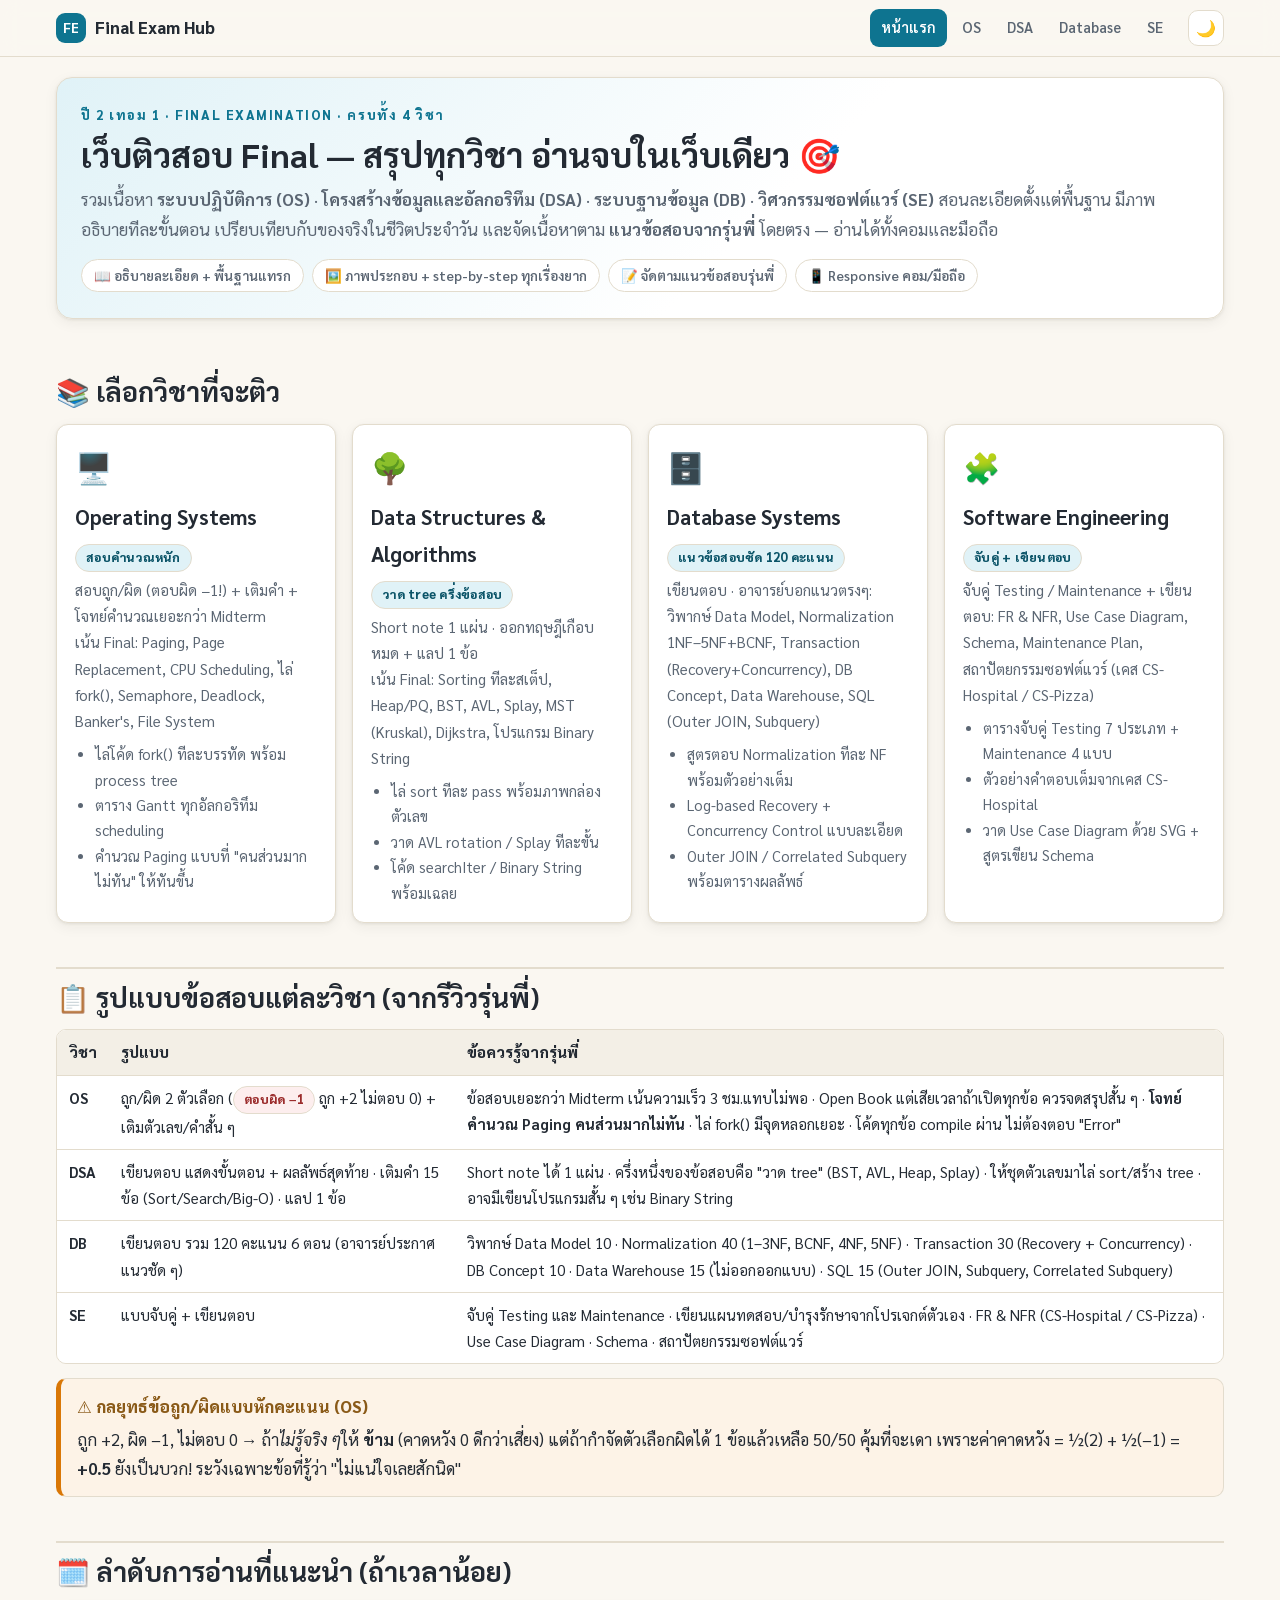
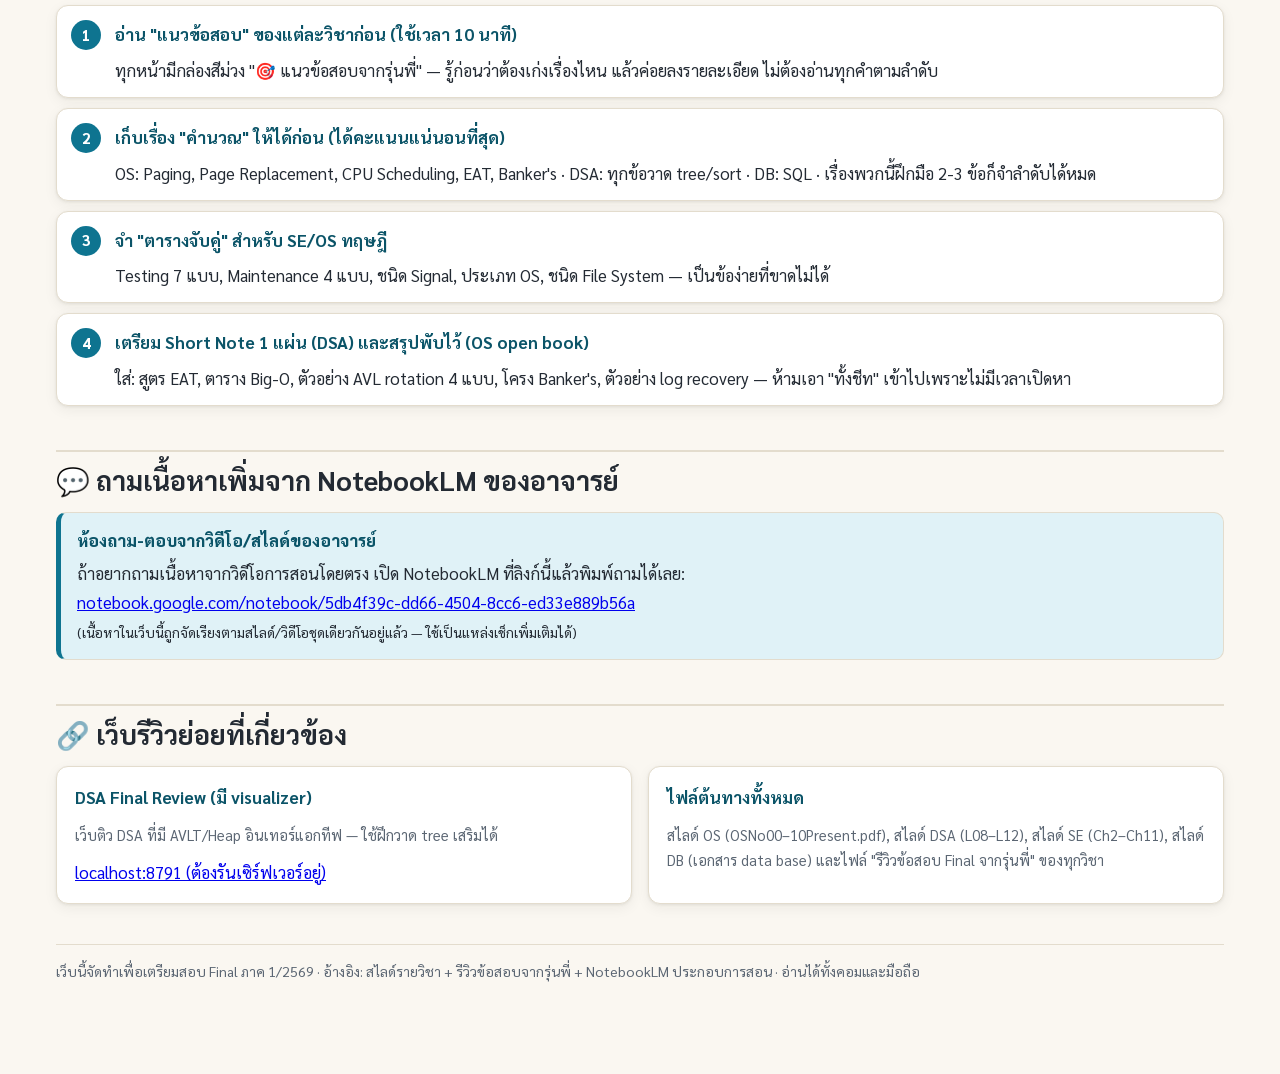
==== index.html @ a88a076e "Final Exam Hub: เว็บติวสอบ Final OS · DSA · DB · SE" ====
<!DOCTYPE html>
<html lang="th">
<head>
<meta charset="UTF-8">
<meta name="viewport" content="width=device-width, initial-scale=1.0">
<title>Final Exam Hub — เว็บติวสอบ Final ปี 2 เทอม 1 (OS · DSA · DB · SE)</title>
<link rel="icon" href="data:image/svg+xml,%3Csvg xmlns='http://www.w3.org/2000/svg' viewBox='0 0 32 32'%3E%3Crect width='32' height='32' rx='8' fill='%230e7490'/%3E%3Ctext x='16' y='22' font-size='15' font-weight='bold' text-anchor='middle' fill='white' font-family='sans-serif'%3E%A1F%3C/text%3E%3C/svg%3E">
<link rel="preconnect" href="https://fonts.googleapis.com">
<link rel="preconnect" href="https://fonts.gstatic.com" crossorigin>
<link href="https://fonts.googleapis.com/css2?family=Sarabun:wght@400;500;600;700;800&family=JetBrains+Mono:wght@400;600&display=swap" rel="stylesheet">
<link rel="stylesheet" href="assets/style.css">
</head>
<body>
<div id="progress"></div>
<header class="site">
  <div class="site-inner">
    <a class="brand" href="index.html"><span class="logo">FE</span>Final Exam Hub</a>
    <nav class="main">
      <a href="index.html" class="active">หน้าแรก</a>
      <a href="os.html">OS</a>
      <a href="dsa.html">DSA</a>
      <a href="db.html">Database</a>
      <a href="se.html">SE</a>
    </nav>
    <div class="header-actions">
      <button class="icon-btn" data-action="toggle-theme" title="สลับธีมมืด/สว่าง" aria-label="สลับธีม">🌙</button>
      <button class="icon-btn" id="menuBtn" title="เมนู" aria-label="เมนู">☰</button>
    </div>
  </div>
</header>

<div class="wrap" style="display:block;">
<main>
<section class="hero">
  <div class="kicker">ปี 2 เทอม 1 · Final Examination · ครบทั้ง 4 วิชา</div>
  <h1>เว็บติวสอบ Final — สรุปทุกวิชา อ่านจบในเว็บเดียว 🎯</h1>
  <p class="lead">รวมเนื้อหา <strong>ระบบปฏิบัติการ (OS)</strong> · <strong>โครงสร้างข้อมูลและอัลกอริทึม (DSA)</strong> ·
  <strong>ระบบฐานข้อมูล (DB)</strong> · <strong>วิศวกรรมซอฟต์แวร์ (SE)</strong> สอนละเอียดตั้งแต่พื้นฐาน มีภาพอธิบายทีละขั้นตอน
  เปรียบเทียบกับของจริงในชีวิตประจำวัน และจัดเนื้อหาตาม <strong>แนวข้อสอบจากรุ่นพี่</strong> โดยตรง — อ่านได้ทั้งคอมและมือถือ</p>
  <div class="meta">
    <span class="chip">📖 อธิบายละเอียด + พื้นฐานแทรก</span>
    <span class="chip">🖼️ ภาพประกอบ + step-by-step ทุกเรื่องยาก</span>
    <span class="chip">📝 จัดตามแนวข้อสอบรุ่นพี่</span>
    <span class="chip">📱 Responsive คอม/มือถือ</span>
  </div>
</section>

<h2 id="subjects">📚 เลือกวิชาที่จะติว</h2>
<div class="grid2">
  <a class="card subject-card" href="os.html">
    <span class="em">🖥️</span> <h3 style="margin:6px 0 4px;">Operating Systems <span class="pill">สอบคำนวณหนัก</span></h3>
    <p style="margin:4px 0;color:var(--ink-soft);font-size:15px;">สอบถูก/ผิด (ตอบผิด −1!) + เติมคำ + โจทย์คำนวณเยอะกว่า Midterm<br>เน้น Final: Paging, Page Replacement, CPU Scheduling, ไล่ fork(), Semaphore, Deadlock, Banker's, File System</p>
    <ul>
      <li>ไล่โค้ด fork() ทีละบรรทัด พร้อม process tree</li>
      <li>ตาราง Gantt ทุกอัลกอริทึม scheduling</li>
      <li>คำนวณ Paging แบบที่ "คนส่วนมากไม่ทัน" ให้ทันขึ้น</li>
    </ul>
  </a>
  <a class="card subject-card" href="dsa.html">
    <span class="em">🌳</span> <h3 style="margin:6px 0 4px;">Data Structures &amp; Algorithms <span class="pill">วาด tree ครึ่งข้อสอบ</span></h3>
    <p style="margin:4px 0;color:var(--ink-soft);font-size:15px;">Short note 1 แผ่น · ออกทฤษฎีเกือบหมด + แลป 1 ข้อ<br>เน้น Final: Sorting ทีละสเต็ป, Heap/PQ, BST, AVL, Splay, MST (Kruskal), Dijkstra, โปรแกรม Binary String</p>
    <ul>
      <li>ไล่ sort ทีละ pass พร้อมภาพกล่องตัวเลข</li>
      <li>วาด AVL rotation / Splay ทีละขั้น</li>
      <li>โค้ด searchIter / Binary String พร้อมเฉลย</li>
    </ul>
  </a>
  <a class="card subject-card" href="db.html">
    <span class="em">🗄️</span> <h3 style="margin:6px 0 4px;">Database Systems <span class="pill">แนวข้อสอบชัด 120 คะแนน</span></h3>
    <p style="margin:4px 0;color:var(--ink-soft);font-size:15px;">เขียนตอบ · อาจารย์บอกแนวตรงๆ: วิพากษ์ Data Model, Normalization 1NF–5NF+BCNF, Transaction (Recovery+Concurrency), DB Concept, Data Warehouse, SQL (Outer JOIN, Subquery)</p>
    <ul>
      <li>สูตรตอบ Normalization ทีละ NF พร้อมตัวอย่างเต็ม</li>
      <li>Log-based Recovery + Concurrency Control แบบละเอียด</li>
      <li>Outer JOIN / Correlated Subquery พร้อมตารางผลลัพธ์</li>
    </ul>
  </a>
  <a class="card subject-card" href="se.html">
    <span class="em">🧩</span> <h3 style="margin:6px 0 4px;">Software Engineering <span class="pill">จับคู่ + เขียนตอบ</span></h3>
    <p style="margin:4px 0;color:var(--ink-soft);font-size:15px;">จับคู่ Testing / Maintenance + เขียนตอบ: FR &amp; NFR, Use Case Diagram, Schema, Maintenance Plan, สถาปัตยกรรมซอฟต์แวร์ (เคส CS-Hospital / CS-Pizza)</p>
    <ul>
      <li>ตารางจับคู่ Testing 7 ประเภท + Maintenance 4 แบบ</li>
      <li>ตัวอย่างคำตอบเต็มจากเคส CS-Hospital</li>
      <li>วาด Use Case Diagram ด้วย SVG + สูตรเขียน Schema</li>
    </ul>
  </a>
</div>

<h2 id="formats">📋 รูปแบบข้อสอบแต่ละวิชา (จากรีวิวรุ่นพี่)</h2>
<div class="tblwrap"><table class="tbl">
  <tr><th>วิชา</th><th>รูปแบบ</th><th>ข้อควรรู้จากรุ่นพี่</th></tr>
  <tr>
    <td><strong>OS</strong></td>
    <td>ถูก/ผิด 2 ตัวเลือก (<span class="pill red">ตอบผิด −1</span> ถูก +2 ไม่ตอบ 0) + เติมตัวเลข/คำสั้น ๆ</td>
    <td>ข้อสอบเยอะกว่า Midterm เน้นความเร็ว 3 ชม.แทบไม่พอ · Open Book แต่เสียเวลาถ้าเปิดทุกข้อ ควรจดสรุปสั้น ๆ · <strong>โจทย์คำนวณ Paging คนส่วนมากไม่ทัน</strong> · ไล่ fork() มีจุดหลอกเยอะ · โค้ดทุกข้อ compile ผ่าน ไม่ต้องตอบ "Error"</td>
  </tr>
  <tr>
    <td><strong>DSA</strong></td>
    <td>เขียนตอบ แสดงขั้นตอน + ผลลัพธ์สุดท้าย · เติมคำ 15 ข้อ (Sort/Search/Big-O) · แลป 1 ข้อ</td>
    <td>Short note ได้ 1 แผ่น · ครึ่งหนึ่งของข้อสอบคือ "วาด tree" (BST, AVL, Heap, Splay) · ให้ชุดตัวเลขมาไล่ sort/สร้าง tree · อาจมีเขียนโปรแกรมสั้น ๆ เช่น Binary String</td>
  </tr>
  <tr>
    <td><strong>DB</strong></td>
    <td>เขียนตอบ รวม 120 คะแนน 6 ตอน (อาจารย์ประกาศแนวชัด ๆ)</td>
    <td>วิพากษ์ Data Model 10 · Normalization 40 (1–3NF, BCNF, 4NF, 5NF) · Transaction 30 (Recovery + Concurrency) · DB Concept 10 · Data Warehouse 15 (ไม่ออกออกแบบ) · SQL 15 (Outer JOIN, Subquery, Correlated Subquery)</td>
  </tr>
  <tr>
    <td><strong>SE</strong></td>
    <td>แบบจับคู่ + เขียนตอบ</td>
    <td>จับคู่ Testing และ Maintenance · เขียนแผนทดสอบ/บำรุงรักษาจากโปรเจกต์ตัวเอง · FR &amp; NFR (CS-Hospital / CS-Pizza) · Use Case Diagram · Schema · สถาปัตยกรรมซอฟต์แวร์</td>
  </tr>
</table></div>

<div class="box warn">
  <span class="bt">⚠️ กลยุทธ์ข้อถูก/ผิดแบบหักคะแนน (OS)</span>
  ถูก +2, ผิด −1, ไม่ตอบ 0 → ถ้า<em>ไม่รู้จริง ๆ</em>ให้ <strong>ข้าม</strong> (คาดหวัง 0 ดีกว่าเสี่ยง) แต่ถ้ากำจัดตัวเลือกผิดได้ 1 ข้อแล้วเหลือ 50/50 คุ้มที่จะเดา เพราะค่าคาดหวัง = ½(2) + ½(−1) = <strong>+0.5</strong> ยังเป็นบวก! ระวังเฉพาะข้อที่รู้ว่า "ไม่แน่ใจเลยสักนิด"
</div>

<h2 id="plan">🗓️ ลำดับการอ่านที่แนะนำ (ถ้าเวลาน้อย)</h2>
<div class="steps">
  <div class="step"><h4>อ่าน "แนวข้อสอบ" ของแต่ละวิชาก่อน (ใช้เวลา 10 นาที)</h4>ทุกหน้ามีกล่องสีม่วง "🎯 แนวข้อสอบจากรุ่นพี่" — รู้ก่อนว่าต้องเก่งเรื่องไหน แล้วค่อยลงรายละเอียด ไม่ต้องอ่านทุกคำตามลำดับ</div>
  <div class="step"><h4>เก็บเรื่อง "คำนวณ" ให้ได้ก่อน (ได้คะแนนแน่นอนที่สุด)</h4>OS: Paging, Page Replacement, CPU Scheduling, EAT, Banker's · DSA: ทุกข้อวาด tree/sort · DB: SQL · เรื่องพวกนี้ฝึกมือ 2-3 ข้อก็จำลำดับได้หมด</div>
  <div class="step"><h4>จำ "ตารางจับคู่" สำหรับ SE/OS ทฤษฎี</h4>Testing 7 แบบ, Maintenance 4 แบบ, ชนิด Signal, ประเภท OS, ชนิด File System — เป็นข้อง่ายที่ขาดไม่ได้</div>
  <div class="step"><h4>เตรียม Short Note 1 แผ่น (DSA) และสรุปพับไว้ (OS open book)</h4>ใส่: สูตร EAT, ตาราง Big-O, ตัวอย่าง AVL rotation 4 แบบ, โครง Banker's, ตัวอย่าง log recovery — ห้ามเอา "ทั้งชีท" เข้าไปเพราะไม่มีเวลาเปิดหา</div>
</div>

<h2 id="ask">💬 ถามเนื้อหาเพิ่มจาก NotebookLM ของอาจารย์</h2>
<div class="box tip">
  <span class="bt">ห้องถาม-ตอบจากวิดีโอ/สไลด์ของอาจารย์</span>
  ถ้าอยากถามเนื้อหาจากวิดีโอการสอนโดยตรง เปิด NotebookLM ที่ลิงก์นี้แล้วพิมพ์ถามได้เลย:
  <br><a href="https://notebook.google.com/notebook/5db4f39c-dd66-4504-8cc6-ed33e889b56a" target="_blank" rel="noopener">notebook.google.com/notebook/5db4f39c-dd66-4504-8cc6-ed33e889b56a</a>
  <br><small>(เนื้อหาในเว็บนี้ถูกจัดเรียงตามสไลด์/วิดีโอชุดเดียวกันอยู่แล้ว — ใช้เป็นแหล่งเช็กเพิ่มเติมได้)</small>
</div>

<h2 id="links">🔗 เว็บรีวิวย่อยที่เกี่ยวข้อง</h2>
<div class="grid2">
  <div class="card"><h4>DSA Final Review (มี visualizer)</h4>
    <p style="font-size:14.5px;color:var(--ink-soft);">เว็บติว DSA ที่มี AVLT/Heap อินเทอร์แอกทีฟ — ใช้ฝึกวาด tree เสริมได้</p>
    <a href="http://localhost:8791/" target="_blank" rel="noopener">localhost:8791 (ต้องรันเซิร์ฟเวอร์อยู่)</a></div>
  <div class="card"><h4>ไฟล์ต้นทางทั้งหมด</h4>
    <p style="font-size:14.5px;color:var(--ink-soft);">สไลด์ OS (OSNo00–10Present.pdf), สไลด์ DSA (L08–L12), สไลด์ SE (Ch2–Ch11), สไลด์ DB (เอกสาร data base) และไฟล์ "รีวิวข้อสอบ Final จากรุ่นพี่" ของทุกวิชา</p></div>
</div>

<p class="footnote">เว็บนี้จัดทำเพื่อเตรียมสอบ Final ภาค 1/2569 · อ้างอิง: สไลด์รายวิชา + รีวิวข้อสอบจากรุ่นพี่ + NotebookLM ประกอบการสอน · อ่านได้ทั้งคอมและมือถือ</p>
</main>
</div>

<button id="toTop" title="กลับขึ้นด้านบน" aria-label="กลับขึ้นด้านบน">↑</button>
<script src="assets/main.js"></script>
</body>
</html>
---- assets/style.css ----
/* ============================================================
   Final Exam Hub — เว็บติวสอบ Final (OS · DSA · DB · SE)
   Thai-first typography, responsive, light/dark theme
   ============================================================ */

:root {
  --bg: #faf7f1;
  --bg-soft: #f3efe6;
  --card: #ffffff;
  --ink: #232a33;
  --ink-soft: #5b6673;
  --line: #e3dccd;
  --accent: #0e7490;
  --accent-soft: #e0f2f7;
  --accent-ink: #0b5468;
  --warn-bg: #fdf3e7;
  --warn-line: #f0d9b5;
  --warn-ink: #8a5a18;
  --ok-bg: #eef7ee;
  --ok-line: #cde5cd;
  --ok-ink: #2f6b2f;
  --bad-bg: #fdeeee;
  --bad-line: #f2caca;
  --bad-ink: #9b2c2c;
  --code-bg: #f2eee4;
  --code-ink: #33302a;
  --shadow: 0 1px 3px rgba(40, 35, 20, .08), 0 4px 14px rgba(40, 35, 20, .06);
  --radius: 12px;
  --font-thai: "Sarabun", "IBM Plex Sans Thai", "Noto Sans Thai", "Leelawadee UI", system-ui, sans-serif;
  --font-code: "JetBrains Mono", "Cascadia Code", Consolas, "Courier New", monospace;
  --header-h: 56px;
}

[data-theme="dark"] {
  --bg: #12171b;
  --bg-soft: #171e23;
  --card: #1b2329;
  --ink: #e4e8ec;
  --ink-soft: #9aa6b1;
  --line: #2b3640;
  --accent: #4cc3dd;
  --accent-soft: #16323b;
  --accent-ink: #9adcf0;
  --warn-bg: #2b2317;
  --warn-line: #4d3d20;
  --warn-ink: #e8c187;
  --ok-bg: #18251a;
  --ok-line: #2d4a2f;
  --ok-ink: #9fd6a0;
  --bad-bg: #2a1a1a;
  --bad-line: #522c2c;
  --bad-ink: #f0a3a3;
  --code-bg: #20272e;
  --code-ink: #dfe5ea;
  --shadow: 0 1px 3px rgba(0, 0, 0, .4), 0 6px 18px rgba(0, 0, 0, .35);
}

* { box-sizing: border-box; }
html { scroll-behavior: smooth; scroll-padding-top: calc(var(--header-h) + 14px); }
body {
  margin: 0;
  background: var(--bg);
  color: var(--ink);
  font-family: var(--font-thai);
  font-size: 16.5px;
  line-height: 1.75;
  -webkit-text-size-adjust: 100%;
}

/* ---------- progress bar ---------- */
#progress {
  position: fixed; top: 0; left: 0; height: 3px; width: 0%;
  background: linear-gradient(90deg, var(--accent), #7dd3fc);
  z-index: 1000; transition: width .1s linear;
}

/* ---------- header ---------- */
header.site {
  position: sticky; top: 0; z-index: 900;
  background: color-mix(in srgb, var(--bg) 88%, transparent);
  backdrop-filter: blur(10px);
  border-bottom: 1px solid var(--line);
}
.site-inner {
  max-width: 1200px; margin: 0 auto; padding: 0 16px;
  height: var(--header-h);
  display: flex; align-items: center; gap: 14px;
}
.brand {
  display: flex; align-items: center; gap: 9px;
  font-weight: 800; font-size: 17px; color: var(--ink); text-decoration: none;
  white-space: nowrap;
}
.brand .logo {
  display: inline-grid; place-items: center;
  width: 30px; height: 30px; border-radius: 9px;
  background: var(--accent); color: #fff; font-size: 13px; font-weight: 800;
}
nav.main { display: flex; gap: 4px; margin-left: auto; flex-wrap: wrap; }
nav.main a {
  color: var(--ink-soft); text-decoration: none; font-weight: 600; font-size: 14.5px;
  padding: 6px 11px; border-radius: 9px; white-space: nowrap;
}
nav.main a:hover { background: var(--accent-soft); color: var(--accent-ink); }
nav.main a.active { background: var(--accent); color: #fff; }
nav.main a.active:hover { color: #fff; }
.header-actions { display: flex; align-items: center; gap: 8px; }
.icon-btn {
  border: 1px solid var(--line); background: var(--card); color: var(--ink);
  width: 36px; height: 36px; border-radius: 10px; cursor: pointer; font-size: 16px;
  display: inline-grid; place-items: center;
}
.icon-btn:hover { border-color: var(--accent); }
#menuBtn { display: none; }

/* ---------- layout ---------- */
.wrap {
  max-width: 1200px; margin: 0 auto; padding: 20px 16px 80px;
  display: grid; grid-template-columns: 232px minmax(0, 1fr); gap: 28px;
}
main { min-width: 0; }

aside.toc {
  position: sticky; top: calc(var(--header-h) + 14px);
  align-self: start; max-height: calc(100vh - var(--header-h) - 30px);
  overflow: auto; background: var(--card); border: 1px solid var(--line);
  border-radius: var(--radius); box-shadow: var(--shadow);
  font-size: 14px;
}
.toc-head {
  padding: 10px 14px; font-weight: 800; border-bottom: 1px solid var(--line);
  color: var(--accent-ink); cursor: pointer;
}
.toc-body { padding: 8px 6px 10px; display: flex; flex-direction: column; }
.toc-body a {
  color: var(--ink-soft); text-decoration: none; padding: 6px 10px; border-radius: 8px;
  border-left: 3px solid transparent;
}
.toc-body a:hover { background: var(--bg-soft); color: var(--ink); }
.toc-body a.current { border-left-color: var(--accent); background: var(--accent-soft); color: var(--accent-ink); font-weight: 700; }

/* ---------- hero ---------- */
.hero {
  background: linear-gradient(135deg, var(--accent-soft), var(--card) 60%);
  border: 1px solid var(--line); border-radius: 16px;
  padding: 26px 24px; margin-bottom: 26px; box-shadow: var(--shadow);
}
.hero .kicker {
  font-size: 13px; font-weight: 800; letter-spacing: .12em; text-transform: uppercase;
  color: var(--accent); margin-bottom: 6px;
}
.hero h1 { margin: 0 0 10px; font-size: clamp(24px, 4.4vw, 34px); line-height: 1.25; }
.hero .lead { margin: 0 0 14px; color: var(--ink-soft); font-size: 17px; }
.meta { display: flex; flex-wrap: wrap; gap: 8px; }
.chip {
  background: var(--card); border: 1px solid var(--line); color: var(--ink-soft);
  padding: 4px 12px; border-radius: 999px; font-size: 13.5px; font-weight: 600;
}

/* ---------- headings ---------- */
h2 {
  font-size: clamp(21px, 3.2vw, 27px); margin: 44px 0 14px; padding-top: 10px;
  border-top: 2px solid var(--line); line-height: 1.35;
}
h2:first-of-type { border-top: none; }
h3 { font-size: clamp(18px, 2.6vw, 21px); margin: 30px 0 10px; }
h4 { font-size: 17px; margin: 22px 0 8px; color: var(--accent-ink); }
p { margin: 10px 0; }
strong { font-weight: 700; }
hr.sep { border: none; border-top: 1px dashed var(--line); margin: 26px 0; }

/* ---------- cards / grids ---------- */
.grid2 { display: grid; grid-template-columns: repeat(auto-fit, minmax(280px, 1fr)); gap: 16px; }
.grid3 { display: grid; grid-template-columns: repeat(auto-fit, minmax(220px, 1fr)); gap: 14px; }
.card {
  background: var(--card); border: 1px solid var(--line); border-radius: var(--radius);
  padding: 16px 18px; box-shadow: var(--shadow);
}
.card h4 { margin-top: 0; }
.subject-card {
  display: block; text-decoration: none; color: var(--ink);
  transition: transform .12s ease, border-color .12s ease;
}
.subject-card:hover { transform: translateY(-3px); border-color: var(--accent); }
.subject-card .em { font-size: 30px; }
.subject-card ul { margin: 8px 0 0; padding-left: 20px; color: var(--ink-soft); font-size: 14.5px; }

/* ---------- callouts ---------- */
.box {
  border: 1px solid var(--line); border-left: 5px solid var(--accent);
  background: var(--card); border-radius: 10px; padding: 13px 16px; margin: 14px 0;
}
.box .bt { font-weight: 800; display: block; margin-bottom: 4px; }
.box.tip { border-left-color: var(--accent); background: var(--accent-soft); }
.box.tip .bt { color: var(--accent-ink); }
.box.warn { border-left-color: #d97706; background: var(--warn-bg); }
.box.warn .bt { color: var(--warn-ink); }
.box.ok { border-left-color: #16a34a; background: var(--ok-bg); }
.box.ok .bt { color: var(--ok-ink); }
.box.bad { border-left-color: #dc2626; background: var(--bad-bg); }
.box.bad .bt { color: var(--bad-ink); }
.box.exam { border-left-color: #7c3aed; background: color-mix(in srgb, #7c3aed 7%, var(--card)); }
.box.exam .bt { color: #7c3aed; }
[data-theme="dark"] .box.exam { background: #241b35; border-color: #4c3a75; }
[data-theme="dark"] .box.exam .bt { color: #c4b5fd; }

/* ---------- tables ---------- */
.tblwrap { overflow-x: auto; margin: 14px 0; border-radius: 10px; border: 1px solid var(--line); }
table.tbl { border-collapse: collapse; width: 100%; min-width: 520px; background: var(--card); font-size: 15px; }
table.tbl th, table.tbl td { padding: 9px 12px; border-bottom: 1px solid var(--line); text-align: left; vertical-align: top; }
table.tbl th { background: var(--bg-soft); font-weight: 800; white-space: nowrap; }
table.tbl tr:last-child td { border-bottom: none; }
table.tbl td.hl, table.tbl th.hl { background: var(--accent-soft); }
table.tbl .num { font-family: var(--font-code); }

/* ---------- code ---------- */
code {
  font-family: var(--font-code); font-size: .88em;
  background: var(--code-bg); color: var(--code-ink);
  padding: 1px 6px; border-radius: 6px; white-space: nowrap;
  overflow-wrap: anywhere;
}
@media (max-width: 760px) {
  code { white-space: normal; }
}
pre {
  background: var(--code-bg); color: var(--code-ink);
  border: 1px solid var(--line); border-radius: 10px;
  padding: 14px 16px; overflow-x: auto; font-size: 13.8px; line-height: 1.65;
}
pre code { background: none; padding: 0; white-space: pre; }
pre .cm { color: #8a8f98; }
pre .kw { color: #0e7490; font-weight: 700; }
[data-theme="dark"] pre .kw { color: #7dd3fc; }
pre .fn { color: #b45309; }
[data-theme="dark"] pre .fn { color: #fbbf24; }
pre .hl-line { background: color-mix(in srgb, var(--accent) 22%, transparent); display: inline-block; width: 100%; border-radius: 4px; }

/* ---------- steps ---------- */
.steps { counter-reset: step; margin: 16px 0; }
.step {
  position: relative; background: var(--card); border: 1px solid var(--line);
  border-radius: var(--radius); padding: 14px 16px 12px 58px; margin: 10px 0; box-shadow: var(--shadow);
}
.step::before {
  counter-increment: step; content: counter(step);
  position: absolute; left: 14px; top: 14px;
  width: 30px; height: 30px; border-radius: 50%;
  background: var(--accent); color: #fff; font-weight: 800; font-size: 15px;
  display: grid; place-items: center;
}
.step h4 { margin: 0 0 6px; }

/* ---------- figures / SVG ---------- */
.fig {
  background: var(--card); border: 1px solid var(--line); border-radius: var(--radius);
  padding: 14px; margin: 16px 0; box-shadow: var(--shadow); overflow-x: auto;
}
.fig svg { display: block; margin: 0 auto; max-width: 100%; height: auto; }
.fig figcaption {
  text-align: center; color: var(--ink-soft); font-size: 14px; margin-top: 8px;
}
svg text { font-family: var(--font-thai); }
.svg-n { fill: var(--accent-soft); stroke: var(--accent); stroke-width: 1.5; rx: 8; }
.svg-n2 { fill: #fef3c7; stroke: #d97706; stroke-width: 1.5; }
[data-theme="dark"] .svg-n2 { fill: #3a2d12; }
.svg-n3 { fill: #dcfce7; stroke: #16a34a; stroke-width: 1.5; }
[data-theme="dark"] .svg-n3 { fill: #14301c; }
.svg-n4 { fill: #fee2e2; stroke: #dc2626; stroke-width: 1.5; }
[data-theme="dark"] .svg-n4 { fill: #341717; }
.svg-t { fill: var(--ink); font-size: 14px; font-weight: 700; text-anchor: middle; dominant-baseline: central; }
.svg-t2 { fill: var(--ink-soft); font-size: 12.5px; text-anchor: middle; }
.svg-edge { stroke: var(--ink-soft); stroke-width: 1.8; fill: none; }
.svg-arrow { stroke: var(--accent); stroke-width: 2; fill: none; }
.svg-arrowhead { fill: var(--accent); }

/* gantt bars */
.gantt { display: flex; flex-wrap: nowrap; margin: 10px 0 2px; border: 1px solid var(--line); border-radius: 8px; overflow: hidden; font-family: var(--font-code); }
.gantt .seg {
  padding: 8px 2px; text-align: center; font-weight: 700; font-size: 14px;
  color: #fff; background: var(--accent); border-right: 1px solid rgba(255,255,255,.35);
  flex-grow: var(--w, 1); min-width: 34px;
}
.gantt .seg.idle { background: repeating-linear-gradient(45deg, var(--bg-soft), var(--bg-soft) 6px, var(--bg) 6px, var(--bg) 12px); color: var(--ink-soft); }
.gantt .seg.c1 { background: #0e7490; } .gantt .seg.c2 { background: #b45309; }
.gantt .seg.c3 { background: #7c3aed; } .gantt .seg.c4 { background: #16a34a; }
.gantt .seg.c5 { background: #dc2626; } .gantt .seg.c6 { background: #0891b2; }
.gantt-scale { display: flex; font-family: var(--font-code); font-size: 12.5px; color: var(--ink-soft); margin-bottom: 4px; }
.gantt-scale span { flex-grow: var(--w, 1); text-align: left; min-width: 34px; }

/* arrays for sorting steps */
.array { display: flex; gap: 6px; flex-wrap: wrap; margin: 8px 0; font-family: var(--font-code); }
.array .cell {
  min-width: 38px; text-align: center; padding: 7px 6px; border-radius: 8px;
  border: 1.6px solid var(--line); background: var(--card); font-weight: 700; font-size: 15px;
}
.array .cell.sw { border-color: #dc2626; background: var(--bad-bg); color: var(--bad-ink); }
.array .cell.cm { border-color: #d97706; background: var(--warn-bg); color: var(--warn-ink); }
.array .cell.done { border-color: #16a34a; background: var(--ok-bg); color: var(--ok-ink); }
.array .cell.new { border-color: var(--accent); background: var(--accent-soft); }

/* memory map */
.memmap { display: grid; gap: 4px; font-family: var(--font-code); font-size: 13.5px; margin: 10px 0; }
.memmap .mrow { display: flex; border: 1.5px solid var(--line); border-radius: 8px; overflow: hidden; }
.memmap .mb {
  padding: 9px 4px; text-align: center; font-weight: 700; color: #fff; white-space: nowrap;
  overflow: hidden; text-overflow: ellipsis;
}
.memmap .mb.os { background: #334155; }
.memmap .mb.p1 { background: #0e7490; } .memmap .mb.p2 { background: #b45309; }
.memmap .mb.p3 { background: #7c3aed; } .memmap .mb.p4 { background: #16a34a; }
.memmap .mb.p5 { background: #be185d; }
.memmap .mb.free { background: repeating-linear-gradient(45deg, #e5e7eb, #e5e7eb 5px, #f3f4f6 5px, #f3f4f6 10px); color: #6b7280; }
[data-theme="dark"] .memmap .mb.free { background: repeating-linear-gradient(45deg, #1f2937, #1f2937 5px, #111827 5px, #111827 10px); color: #9ca3af; }

/* ---------- details (เฉลย) ---------- */
details.ans {
  border: 1px solid var(--ok-line); background: var(--ok-bg); border-radius: 10px;
  padding: 10px 16px; margin: 12px 0;
}
details.ans summary { cursor: pointer; font-weight: 800; color: var(--ok-ink); }
details.ans[open] summary { margin-bottom: 6px; }

/* badges */
.pill {
  display: inline-block; padding: 2px 10px; border-radius: 999px;
  font-size: 12.5px; font-weight: 800; letter-spacing: .02em;
  background: var(--accent-soft); color: var(--accent-ink); border: 1px solid var(--line);
}
.pill.red { background: var(--bad-bg); color: var(--bad-ink); }
.pill.green { background: var(--ok-bg); color: var(--ok-ink); }
.pill.amber { background: var(--warn-bg); color: var(--warn-ink); }
.pill.purple { background: #f3e8ff; color: #6b21a8; }
[data-theme="dark"] .pill.purple { background: #2e2145; color: #d8b4fe; }

/* back to top */
#toTop {
  position: fixed; right: 18px; bottom: 18px; z-index: 800;
  width: 44px; height: 44px; border-radius: 50%; border: 1px solid var(--line);
  background: var(--card); color: var(--accent); font-size: 19px; cursor: pointer;
  box-shadow: var(--shadow); opacity: 0; pointer-events: none; transition: opacity .2s;
}
#toTop.show { opacity: 1; pointer-events: auto; }

.footnote { color: var(--ink-soft); font-size: 14px; margin-top: 40px; border-top: 1px solid var(--line); padding-top: 14px; }

/* ---------- responsive ---------- */
@media (max-width: 920px) {
  .wrap { grid-template-columns: 1fr; }
  aside.toc {
    position: static; max-height: none;
    display: none;
  }
  aside.toc.open { display: block; margin-bottom: 18px; }
  .toc-head::after { content: " ▸"; float: right; }
  aside.toc.open .toc-head::after { content: " ▾"; }
}

@media (max-width: 760px) {
  body { font-size: 15.5px; }
  #menuBtn { display: inline-grid; }
  nav.main {
    display: none;
    position: absolute; top: var(--header-h); left: 0; right: 0;
    background: var(--card); border-bottom: 1px solid var(--line);
    flex-direction: column; padding: 10px 14px; gap: 2px;
    box-shadow: var(--shadow);
  }
  nav.main.open { display: flex; }
  nav.main a { padding: 10px 12px; font-size: 16px; }
  .hero { padding: 20px 16px; }
  .step { padding-left: 52px; }
  pre { font-size: 12.6px; }
  table.tbl { font-size: 14px; }
}

@media print {
  header.site, aside.toc, #toTop, #progress, #menuBtn { display: none !important; }
  .wrap { display: block; }
  .card, .box, .fig, .step { box-shadow: none; break-inside: avoid; }
  details.ans { display: block; }
}
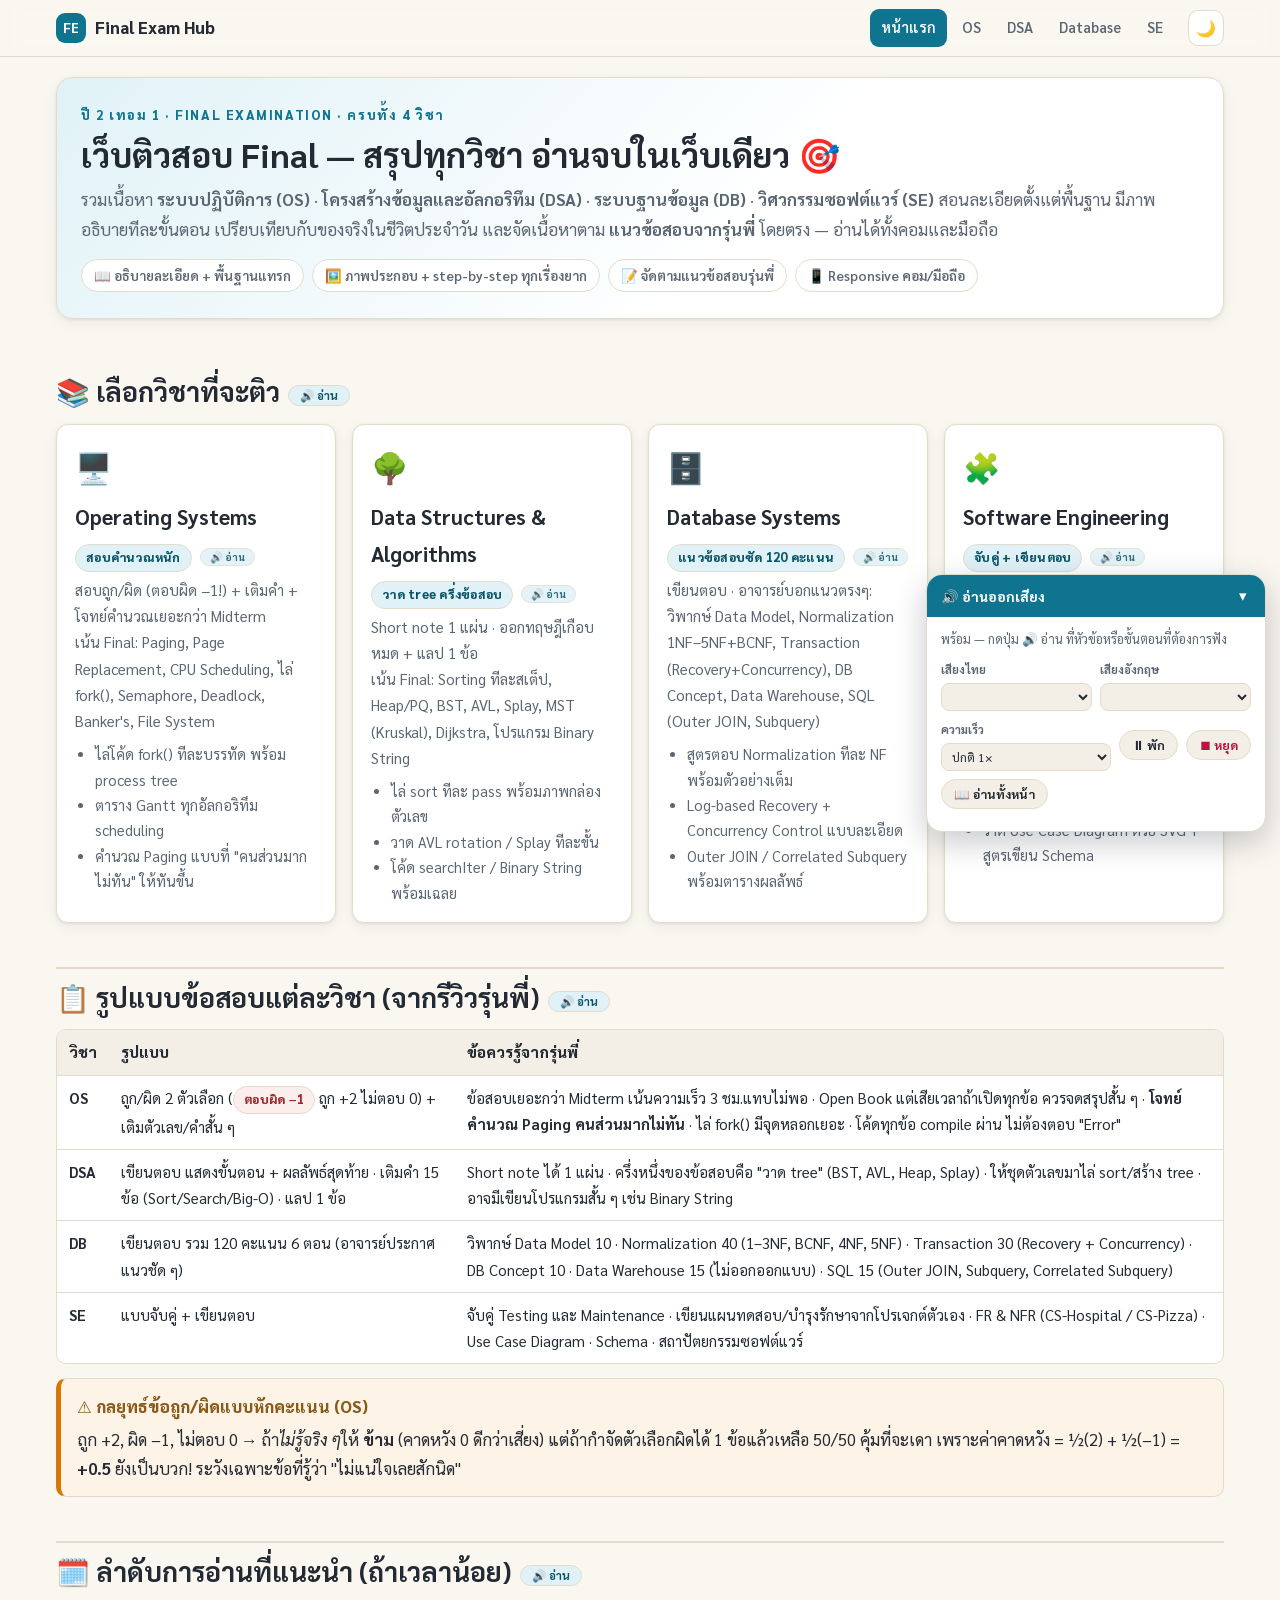
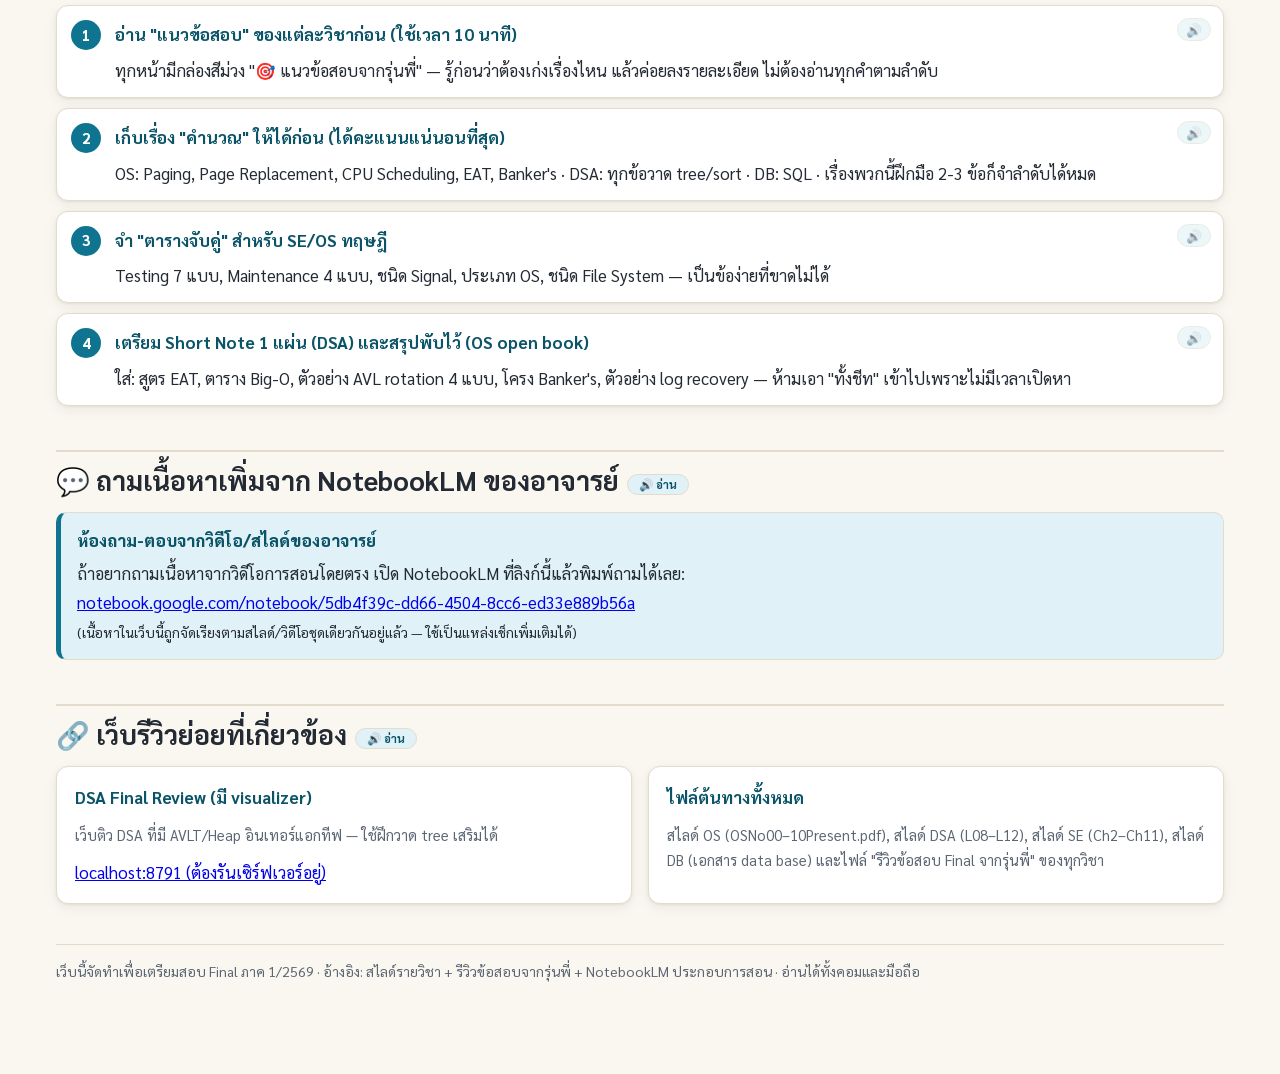
==== commit 97258585: "เพิ่มระบบอ่านออกเสียง (TTS) ทุกหัวข้อ + เสียงออนไลน์ไทยสำหรับเครื่องที่ไม่มีเสียงไทย" ====
--- a/index.html
+++ b/index.html
@@ -3,6 +3,7 @@
 <head>
 <meta charset="UTF-8">
 <meta name="viewport" content="width=device-width, initial-scale=1.0">
+<meta name="referrer" content="no-referrer">
 <title>Final Exam Hub — เว็บติวสอบ Final ปี 2 เทอม 1 (OS · DSA · DB · SE)</title>
 <link rel="icon" href="data:image/svg+xml,%3Csvg xmlns='http://www.w3.org/2000/svg' viewBox='0 0 32 32'%3E%3Crect width='32' height='32' rx='8' fill='%230e7490'/%3E%3Ctext x='16' y='22' font-size='15' font-weight='bold' text-anchor='middle' fill='white' font-family='sans-serif'%3E%A1F%3C/text%3E%3C/svg%3E">
 <link rel="preconnect" href="https://fonts.googleapis.com">
@@ -10,7 +11,7 @@
 <link href="https://fonts.googleapis.com/css2?family=Sarabun:wght@400;500;600;700;800&family=JetBrains+Mono:wght@400;600&display=swap" rel="stylesheet">
 <link rel="stylesheet" href="assets/style.css">
 </head>
-<body>
+<body data-tts="1">
 <div id="progress"></div>
 <header class="site">
   <div class="site-inner">
@@ -145,6 +146,7 @@
 </div>
 
 <button id="toTop" title="กลับขึ้นด้านบน" aria-label="กลับขึ้นด้านบน">↑</button>
+<script src="assets/tts.js"></script>
 <script src="assets/main.js"></script>
 </body>
 </html>
--- a/assets/style.css
+++ b/assets/style.css
@@ -335,12 +335,75 @@
 
 /* back to top */
 #toTop {
-  position: fixed; right: 18px; bottom: 18px; z-index: 800;
+  position: fixed; right: 14px; bottom: 14px; z-index: 800;
   width: 44px; height: 44px; border-radius: 50%; border: 1px solid var(--line);
   background: var(--card); color: var(--accent); font-size: 19px; cursor: pointer;
   box-shadow: var(--shadow); opacity: 0; pointer-events: none; transition: opacity .2s;
 }
 #toTop.show { opacity: 1; pointer-events: auto; }
+
+/* ---------- ระบบอ่านออกเสียง (TTS) ---------- */
+.tts-btn {
+  font-family: var(--font-thai); font-size: .72rem; font-weight: 700;
+  color: var(--accent-ink); background: var(--accent-soft);
+  border: 1px solid var(--line); border-radius: 999px;
+  padding: 2px 11px; cursor: pointer; white-space: nowrap;
+  vertical-align: middle; margin-left: .5rem;
+  transition: background .15s, color .15s, border-color .15s;
+}
+.tts-btn:hover { background: var(--accent); color: #fff; border-color: var(--accent); }
+.tts-btn.on { background: var(--accent); color: #fff; border-color: var(--accent); }
+h3 .tts-btn, .tts-btn.tts-sub { font-size: .66rem; padding: 1px 9px; opacity: .85; }
+h3 .tts-btn:hover, .tts-btn.tts-sub:hover { opacity: 1; }
+.tts-btn.tts-step {
+  position: absolute; right: 12px; top: 12px; margin-left: 0;
+  font-size: .8rem; padding: 2px 8px; opacity: .6;
+}
+.step:hover .tts-btn.tts-step, .tts-btn.tts-step:hover { opacity: 1; }
+.tts-reading {
+  box-shadow: 0 0 0 2px var(--accent), 0 0 22px color-mix(in srgb, var(--accent) 30%, transparent);
+  border-radius: 14px;
+}
+h2.tts-reading, h3.tts-reading { color: var(--accent-ink); border-radius: 8px; }
+.tts-bar {
+  position: fixed; right: 14px; bottom: 68px; z-index: 810;
+  width: min(340px, calc(100vw - 28px));
+  background: var(--card); border: 1px solid var(--line); border-radius: 16px;
+  box-shadow: 0 10px 32px rgba(2, 8, 23, .22);
+  font-family: var(--font-thai); overflow: hidden;
+}
+.tts-bar-head {
+  display: flex; align-items: center; justify-content: space-between;
+  padding: 9px 14px; background: var(--accent); color: #fff; cursor: pointer;
+}
+.tts-bar-title { font-weight: 700; font-size: .88rem; }
+.tts-fold {
+  background: none; border: none; color: #fff; font-size: .95rem;
+  cursor: pointer; padding: 0 4px;
+}
+.tts-bar.min .tts-bar-body { display: none; }
+.tts-bar-body { padding: 11px 14px 13px; display: grid; gap: 9px; }
+.tts-status { font-size: .8rem; color: var(--ink-soft); min-height: 1.2em; }
+.tts-row { display: flex; flex-wrap: wrap; gap: 8px; align-items: center; }
+.tts-row label {
+  display: inline-flex; flex-direction: column; gap: 3px;
+  font-size: .72rem; font-weight: 700; color: var(--ink-soft); flex: 1 1 130px;
+}
+.tts-bar select {
+  font-family: var(--font-thai); font-size: .78rem; width: 100%;
+  padding: 4px 6px; border: 1px solid var(--line); border-radius: 8px;
+  background: var(--bg-soft); color: var(--ink);
+}
+.tts-bar-body > .tts-row button {
+  font-family: var(--font-thai); font-size: .78rem; font-weight: 700;
+  padding: 6px 12px; border-radius: 999px; cursor: pointer;
+  border: 1px solid var(--line); background: var(--bg-soft); color: var(--ink);
+}
+.tts-bar-body > .tts-row button:hover { border-color: var(--accent); color: var(--accent-ink); }
+.tts-stop { color: #be123c !important; }
+[data-theme="dark"] .tts-stop { color: #fb7185 !important; }
+.tts-hint { font-size: .72rem; color: var(--warn-ink); }
+[data-theme="dark"] .tts-bar { box-shadow: 0 10px 32px rgba(0, 0, 0, .55); }
 
 .footnote { color: var(--ink-soft); font-size: 14px; margin-top: 40px; border-top: 1px solid var(--line); padding-top: 14px; }
 
@@ -375,7 +438,7 @@
 }
 
 @media print {
-  header.site, aside.toc, #toTop, #progress, #menuBtn { display: none !important; }
+  header.site, aside.toc, #toTop, #progress, #menuBtn, .tts-bar, .tts-btn { display: none !important; }
   .wrap { display: block; }
   .card, .box, .fig, .step { box-shadow: none; break-inside: avoid; }
   details.ans { display: block; }
